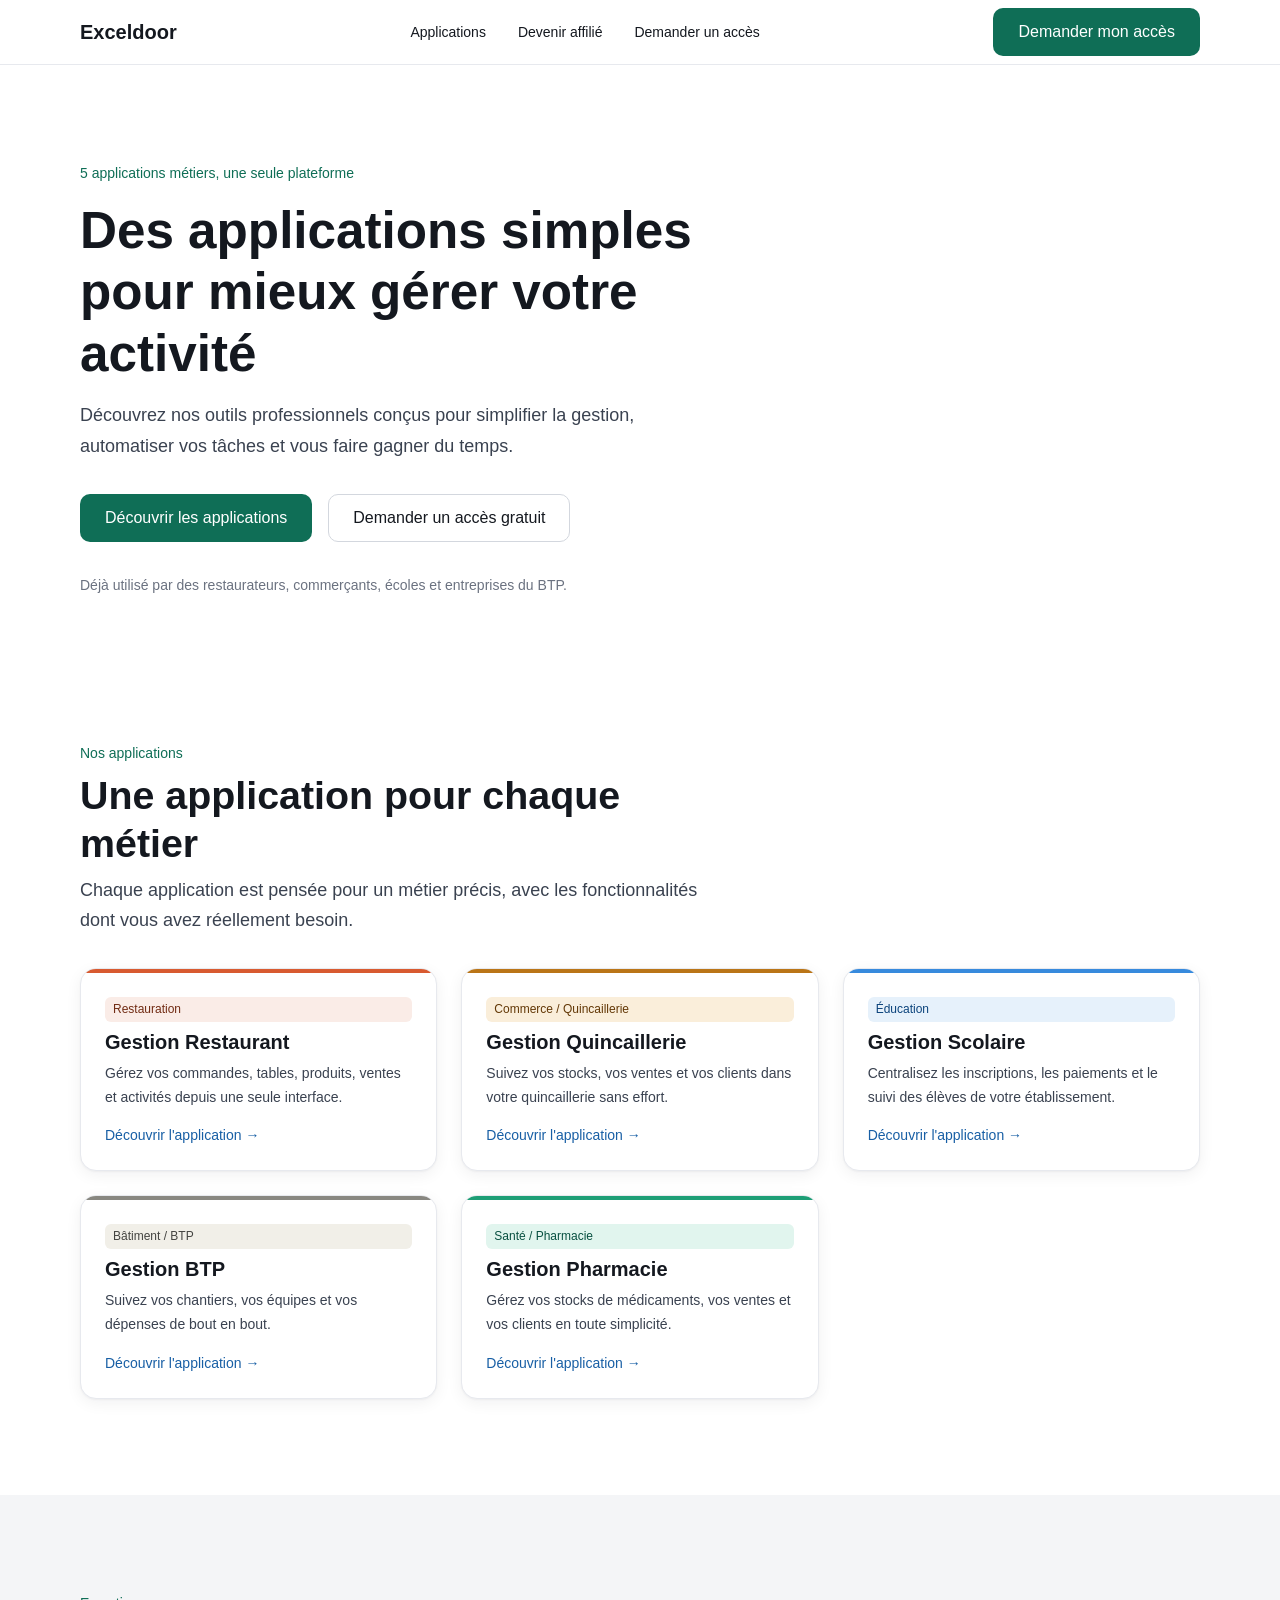
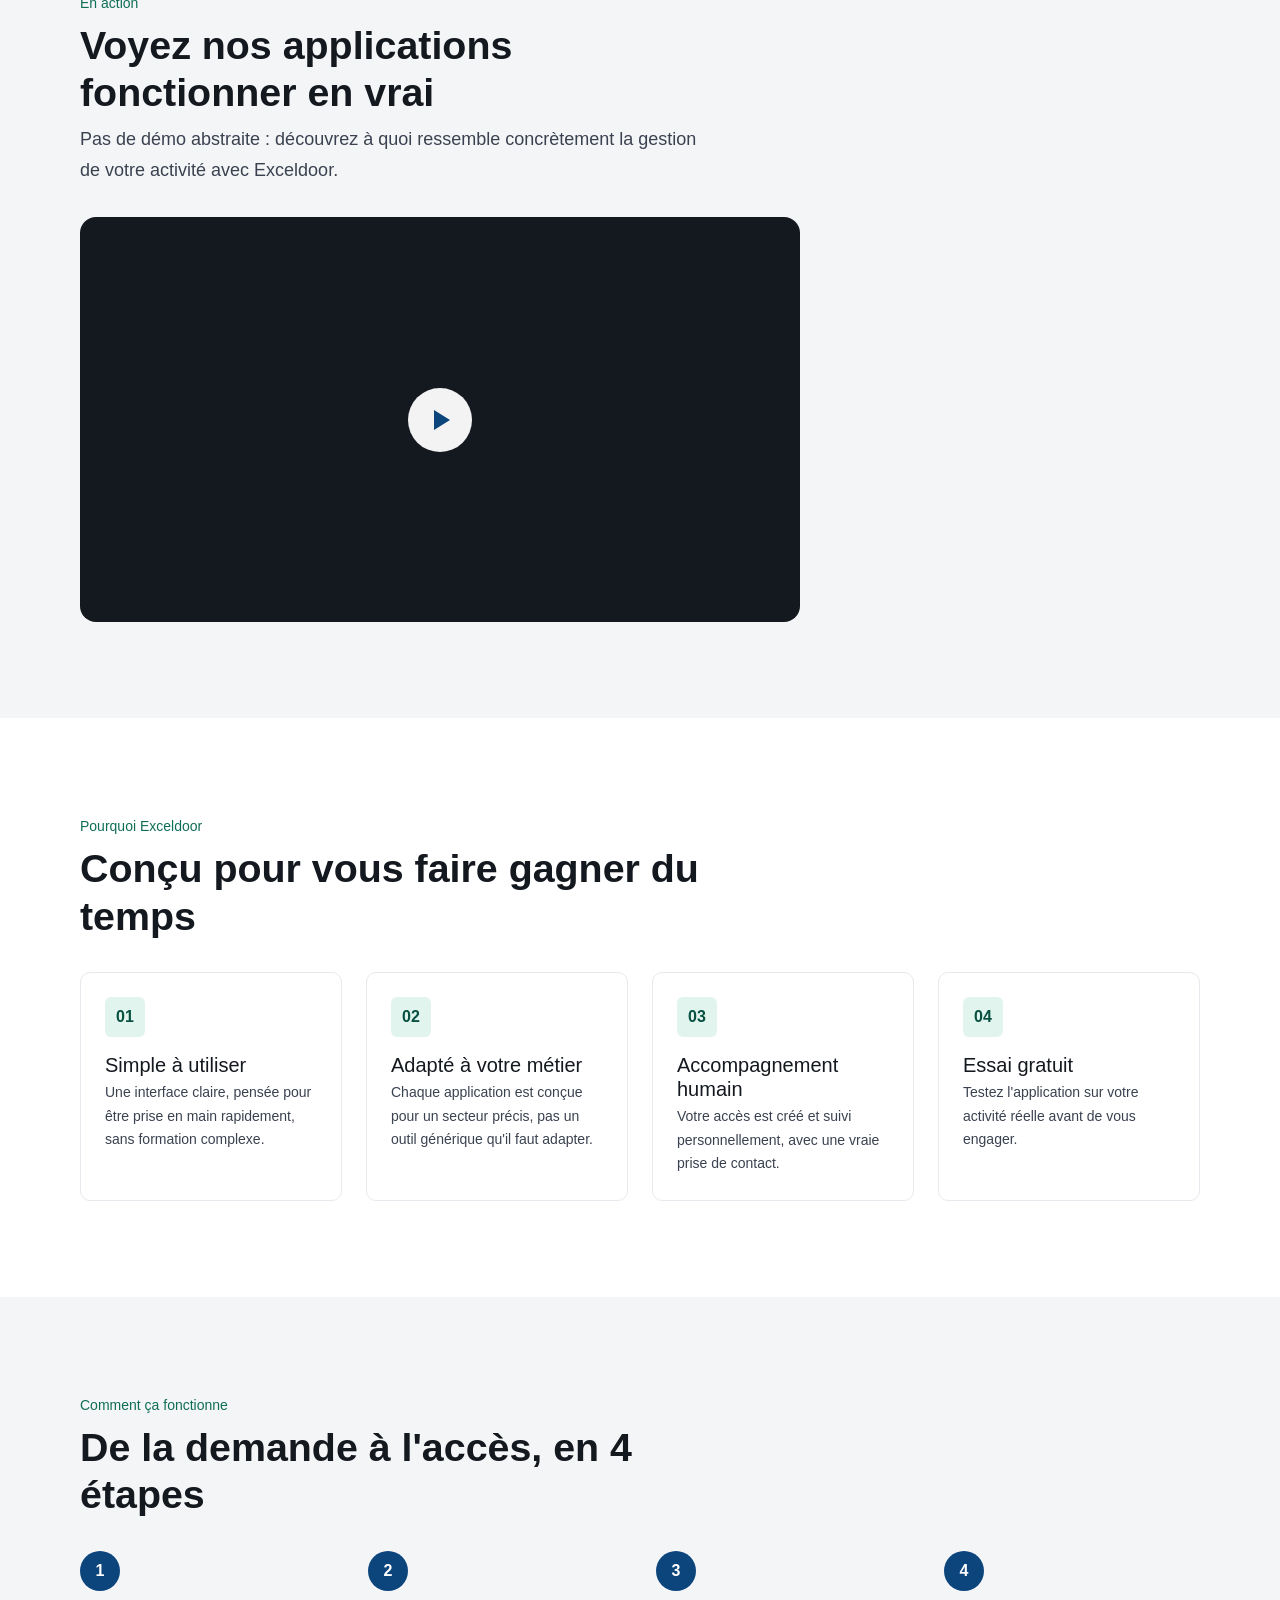
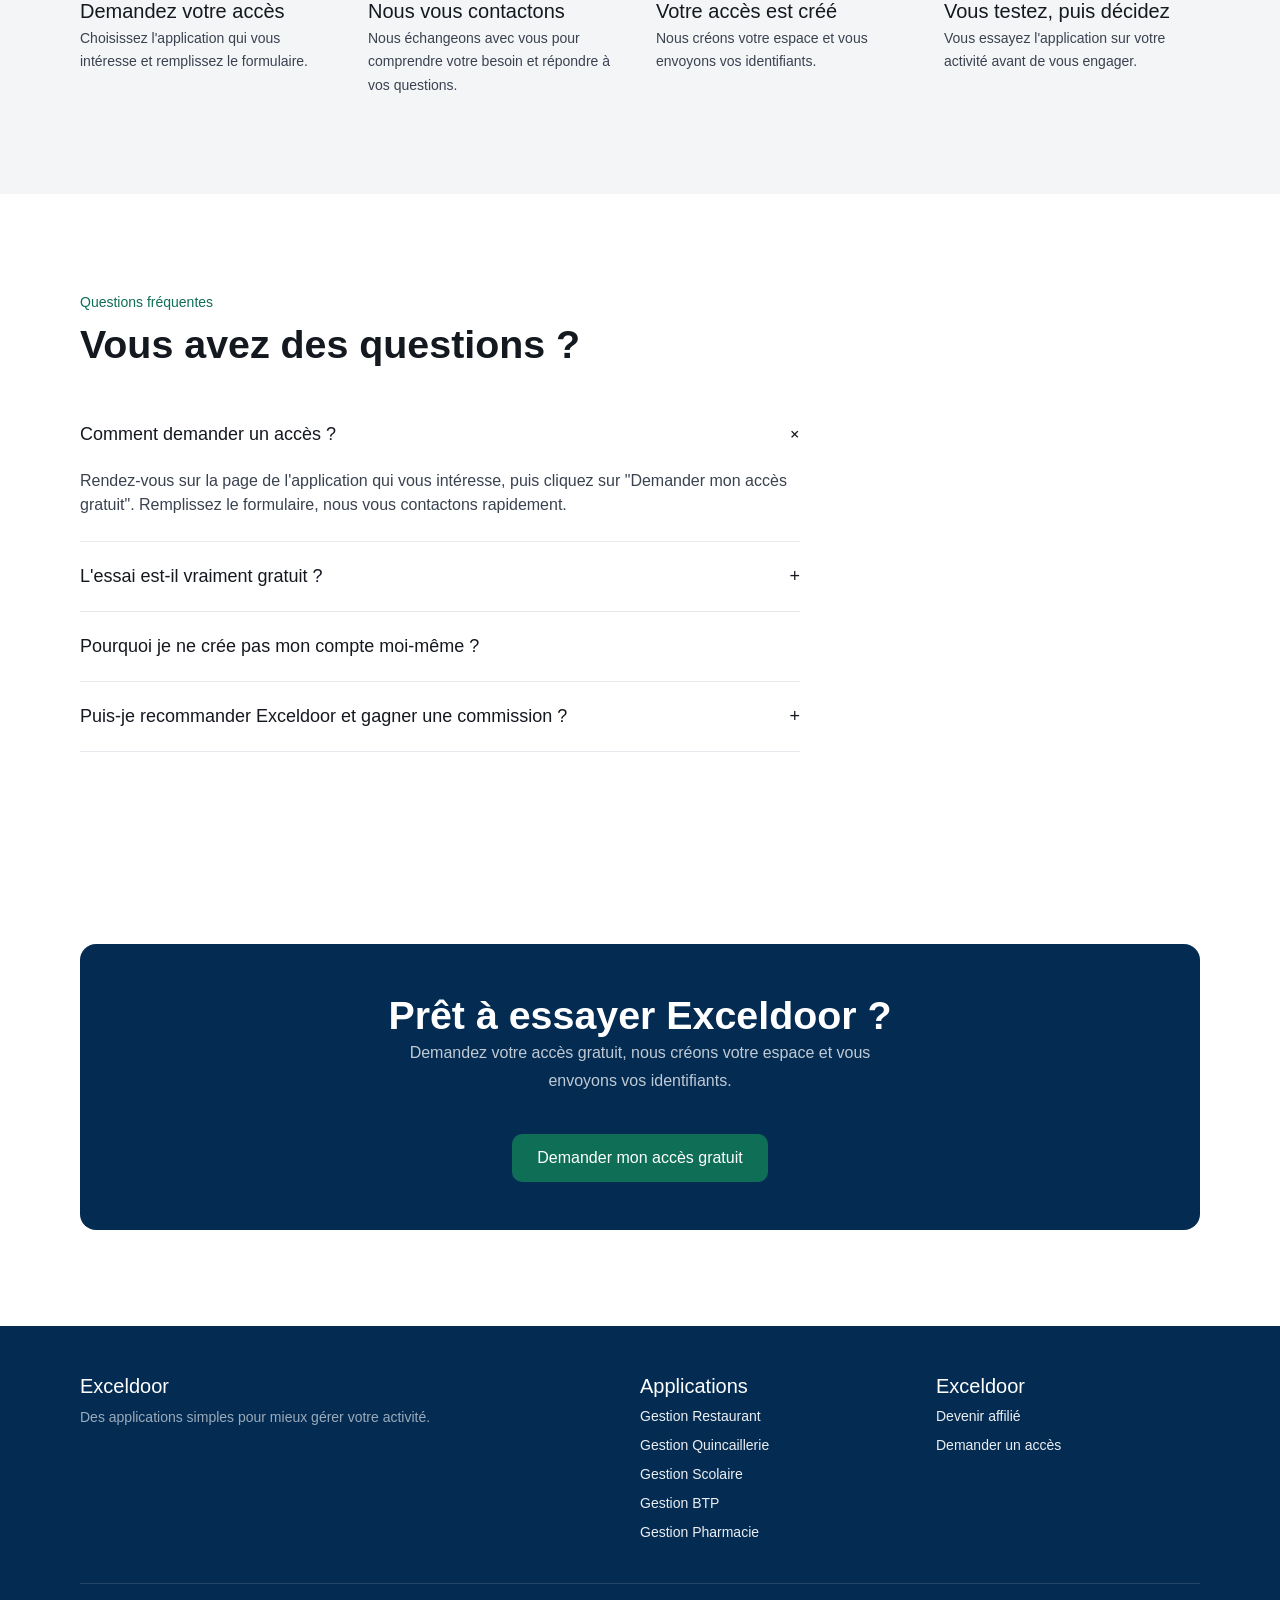
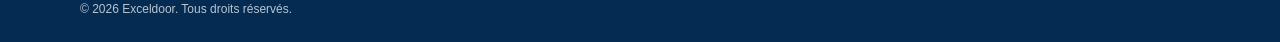
==== index.html @ c4c7312b "Add files via upload" ====
<!DOCTYPE html>
<html lang="fr">
<head>
<meta charset="UTF-8">
<meta name="viewport" content="width=device-width, initial-scale=1.0">
<title>Exceldoor — Des applications simples pour mieux gérer votre activité</title>
<meta name="description" content="Exceldoor propose des applications de gestion simples pour les restaurants, quincailleries, écoles, entreprises BTP et pharmacies. Demandez votre accès gratuit.">

<!-- Open Graph / partage Facebook & WhatsApp -->
<meta property="og:title" content="Exceldoor — Des applications simples pour mieux gérer votre activité">
<meta property="og:description" content="Découvrez nos outils professionnels conçus pour simplifier la gestion, automatiser vos tâches et vous faire gagner du temps.">
<meta property="og:image" content="https://exceldoor.fr/assets/images/og/home.jpg">
<meta property="og:url" content="https://exceldoor.fr/">
<meta property="og:type" content="website">

<link rel="stylesheet" href="css/tokens.css">
<link rel="stylesheet" href="css/base.css">
<link rel="stylesheet" href="css/components.css">
</head>
<body>

<a href="#main" class="visually-hidden">Aller au contenu principal</a>

<nav class="nav">
  <div class="container nav__inner">
    <a href="./" class="nav__logo">Exceldoor</a>
    <div class="nav__links">
      <a href="applications/">Applications</a>
      <a href="devenir-affilie/">Devenir affilié</a>
      <a href="demande-acces/">Demander un accès</a>
    </div>
    <div class="nav__actions">
      <a href="demande-acces/" class="btn btn--primary">Demander mon accès</a>
      <button class="nav__toggle" data-nav-toggle aria-label="Ouvrir le menu">
        <svg width="24" height="24" viewBox="0 0 24 24" fill="none" stroke="currentColor" stroke-width="2"><path d="M3 6h18M3 12h18M3 18h18"/></svg>
      </button>
    </div>
  </div>
  <div class="nav__mobile">
    <a href="applications/">Applications</a>
    <a href="devenir-affilie/">Devenir affilié</a>
    <a href="demande-acces/">Demander un accès</a>
    <button data-nav-close class="btn btn--secondary btn--block" style="margin-top: var(--space-4);">Fermer</button>
  </div>
</nav>

<main id="main">

  <!-- HERO -->
  <section class="hero">
    <div class="container">
      <span class="hero__eyebrow">5 applications métiers, une seule plateforme</span>
      <h1>Des applications simples pour mieux gérer votre activité</h1>
      <p class="hero__lead">Découvrez nos outils professionnels conçus pour simplifier la gestion, automatiser vos tâches et vous faire gagner du temps.</p>
      <div class="hero__actions">
        <a href="applications/" class="btn btn--primary">Découvrir les applications</a>
        <a href="demande-acces/" class="btn btn--secondary">Demander un accès gratuit</a>
      </div>
      <p class="hero__trust">Déjà utilisé par des restaurateurs, commerçants, écoles et entreprises du BTP.</p>
    </div>
  </section>

  <!-- APPLICATIONS -->
  <section class="section" id="applications">
    <div class="container">
      <div class="section__head">
        <span class="section__eyebrow">Nos applications</span>
        <h2>Une application pour chaque métier</h2>
        <p class="section__lead">Chaque application est pensée pour un métier précis, avec les fonctionnalités dont vous avez réellement besoin.</p>
      </div>
      <div class="app-grid" id="app-grid"></div>
    </div>
  </section>

  <!-- VIDÉO DE DÉMONSTRATION -->
  <section class="section section--alt">
    <div class="container">
      <div class="section__head">
        <span class="section__eyebrow">En action</span>
        <h2>Voyez nos applications fonctionner en vrai</h2>
        <p class="section__lead">Pas de démo abstraite : découvrez à quoi ressemble concrètement la gestion de votre activité avec Exceldoor.</p>
      </div>
      <div style="max-width: 720px;">
        <div class="video-embed" data-video-id="" role="button" tabindex="0" aria-label="Lancer la vidéo de démonstration">
          <div class="video-embed__play" aria-hidden="true"></div>
        </div>
      </div>
    </div>
  </section>

  <!-- AVANTAGES -->
  <section class="section">
    <div class="container">
      <div class="section__head">
        <span class="section__eyebrow">Pourquoi Exceldoor</span>
        <h2>Conçu pour vous faire gagner du temps</h2>
      </div>
      <div class="feature-grid">
        <div class="feature-item">
          <div class="feature-item__icon">01</div>
          <h4>Simple à utiliser</h4>
          <p>Une interface claire, pensée pour être prise en main rapidement, sans formation complexe.</p>
        </div>
        <div class="feature-item">
          <div class="feature-item__icon">02</div>
          <h4>Adapté à votre métier</h4>
          <p>Chaque application est conçue pour un secteur précis, pas un outil générique qu'il faut adapter.</p>
        </div>
        <div class="feature-item">
          <div class="feature-item__icon">03</div>
          <h4>Accompagnement humain</h4>
          <p>Votre accès est créé et suivi personnellement, avec une vraie prise de contact.</p>
        </div>
        <div class="feature-item">
          <div class="feature-item__icon">04</div>
          <h4>Essai gratuit</h4>
          <p>Testez l'application sur votre activité réelle avant de vous engager.</p>
        </div>
      </div>
    </div>
  </section>

  <!-- FONCTIONNEMENT -->
  <section class="section section--alt">
    <div class="container">
      <div class="section__head">
        <span class="section__eyebrow">Comment ça fonctionne</span>
        <h2>De la demande à l'accès, en 4 étapes</h2>
      </div>
      <div class="steps">
        <div class="step-item">
          <h4>Demandez votre accès</h4>
          <p>Choisissez l'application qui vous intéresse et remplissez le formulaire.</p>
        </div>
        <div class="step-item">
          <h4>Nous vous contactons</h4>
          <p>Nous échangeons avec vous pour comprendre votre besoin et répondre à vos questions.</p>
        </div>
        <div class="step-item">
          <h4>Votre accès est créé</h4>
          <p>Nous créons votre espace et vous envoyons vos identifiants.</p>
        </div>
        <div class="step-item">
          <h4>Vous testez, puis décidez</h4>
          <p>Vous essayez l'application sur votre activité avant de vous engager.</p>
        </div>
      </div>
    </div>
  </section>

  <!-- FAQ -->
  <section class="section">
    <div class="container">
      <div class="section__head">
        <span class="section__eyebrow">Questions fréquentes</span>
        <h2>Vous avez des questions ?</h2>
      </div>
      <div style="max-width: 720px;">
        <div class="faq-item" data-open="true">
          <button class="faq-item__q">Comment demander un accès ?<span class="faq-item__icon">+</span></button>
          <div class="faq-item__a">Rendez-vous sur la page de l'application qui vous intéresse, puis cliquez sur "Demander mon accès gratuit". Remplissez le formulaire, nous vous contactons rapidement.</div>
        </div>
        <div class="faq-item">
          <button class="faq-item__q">L'essai est-il vraiment gratuit ?<span class="faq-item__icon">+</span></button>
          <div class="faq-item__a">Oui, une période d'essai gratuite est proposée pour découvrir l'application sur votre activité réelle, sans engagement.</div>
        </div>
        <div class="faq-item">
          <button class="faq-item__q">Pourquoi je ne crée pas mon compte moi-même ?</button>
          <div class="faq-item__a">Nous préférons créer votre accès personnellement afin de mieux comprendre votre besoin et vous accompagner dès le départ.</div>
        </div>
        <div class="faq-item">
          <button class="faq-item__q">Puis-je recommander Exceldoor et gagner une commission ?<span class="faq-item__icon">+</span></button>
          <div class="faq-item__a">Oui, via notre programme d'affiliation. Consultez la page "Devenir affilié" pour en savoir plus.</div>
        </div>
      </div>
    </div>
  </section>

  <!-- CTA FINAL -->
  <section class="section">
    <div class="container">
      <div class="cta-section">
        <h2>Prêt à essayer Exceldoor ?</h2>
        <p>Demandez votre accès gratuit, nous créons votre espace et vous envoyons vos identifiants.</p>
        <a href="demande-acces/" class="btn btn--primary">Demander mon accès gratuit</a>
      </div>
    </div>
  </section>

</main>

<footer class="footer">
  <div class="container">
    <div class="footer__grid">
      <div class="footer__col">
        <h4>Exceldoor</h4>
        <p style="color:rgba(255,255,255,0.6); font-size: var(--fs-small);">Des applications simples pour mieux gérer votre activité.</p>
      </div>
      <div class="footer__col">
        <h4>Applications</h4>
        <ul id="footer-app-links"></ul>
      </div>
      <div class="footer__col">
        <h4>Exceldoor</h4>
        <ul>
          <li><a href="devenir-affilie/">Devenir affilié</a></li>
          <li><a href="demande-acces/">Demander un accès</a></li>
        </ul>
      </div>
    </div>
    <div class="footer__bottom">© 2026 Exceldoor. Tous droits réservés.</div>
  </div>
</footer>

<script src="js/config/applications.js"></script>
<script>
  var grid = document.getElementById('app-grid');
  var footerLinks = document.getElementById('footer-app-links');

  getActiveApplications().forEach(function (app) {
    var card = document.createElement('div');
    card.className = 'app-card';
    card.innerHTML =
      '<div class="app-card__accent app-card__accent--' + app.categoryKey + '"></div>' +
      '<div class="app-card__body">' +
        '<span class="badge badge--' + app.categoryKey + '">' + app.category + '</span>' +
        '<h3 class="app-card__title">' + app.name + '</h3>' +
        '<p class="app-card__desc">' + app.shortDescription + '</p>' +
        '<a href="applications/' + app.slug + '.html" class="app-card__cta">Découvrir l\'application →</a>' +
      '</div>';
    grid.appendChild(card);

    var li = document.createElement('li');
    li.innerHTML = '<a href="applications/' + app.slug + '.html">' + app.name + '</a>';
    footerLinks.appendChild(li);
  });
</script>
<script src="js/tracking.js"></script>
<script src="js/main.js"></script>

</body>
</html>
---- css/tokens.css ----
/* ==========================================================================
   EXCELDOOR — DESIGN TOKENS
   Source unique de vérité pour les couleurs, la typographie, les espacements.
   Toutes les autres feuilles de style consomment ces variables — ne jamais
   coder une couleur ou une taille "en dur" ailleurs.
   ========================================================================== */

:root {

  /* --- Couleurs primaires ---------------------------------------------- */
  /* Bleu profond : confiance, sérieux professionnel. Couleur de marque. */
  --color-primary-900: #042c53;
  --color-primary-800: #0c447c;
  --color-primary-600: #185fa5;
  --color-primary-400: #378add;
  --color-primary-200: #85b7eb;
  --color-primary-100: #b5d4f4;
  --color-primary-50:  #e6f1fb;

  /* Vert émeraude : action, CTA, réussite. Couleur de conversion. */
  --color-action-900: #04342c;
  --color-action-800: #085041;
  --color-action-600: #0f6e56;
  --color-action-400: #1d9e75;
  --color-action-200: #5dcaa5;
  --color-action-100: #9fe1cb;
  --color-action-50:  #e1f5ee;

  /* Corail : signal, mise en avant ponctuelle. À utiliser avec parcimonie. */
  --color-signal-900: #4a1b0c;
  --color-signal-800: #712b13;
  --color-signal-600: #993c1d;
  --color-signal-400: #d85a30;
  --color-signal-200: #f0997b;
  --color-signal-100: #f5c4b3;
  --color-signal-50:  #faece7;

  /* --- Couleurs par catégorie d'application ------------------------------
     Chaque métier a sa propre teinte d'accent (badge, bordure de carte).
     Permet d'identifier visuellement une application au premier coup d'œil
     dans le catalogue, sans dépendre d'une icône ou d'une image. */
  --cat-restaurant-bg:   #faece7; --cat-restaurant-text:   #712b13; --cat-restaurant-line: #d85a30;
  --cat-quincaillerie-bg:#faeeda; --cat-quincaillerie-text:#633806; --cat-quincaillerie-line:#ba7517;
  --cat-scolaire-bg:     #e6f1fb; --cat-scolaire-text:     #0c447c; --cat-scolaire-line:   #378add;
  --cat-btp-bg:          #f1efe8; --cat-btp-text:          #444441; --cat-btp-line:        #888780;
  --cat-pharmacie-bg:    #e1f5ee; --cat-pharmacie-text:    #085041; --cat-pharmacie-line:  #1d9e75;

  /* --- Neutres ------------------------------------------------------------ */
  --color-ink-900: #14181f;   /* texte principal */
  --color-ink-700: #3a4250;   /* texte secondaire */
  --color-ink-500: #6b7280;   /* texte tertiaire / hints */
  --color-ink-300: #d3d7de;   /* bordures */
  --color-ink-200: #e7e9ee;   /* bordures légères */
  --color-ink-100: #f4f5f7;   /* fond de section alterné */
  --color-white:   #ffffff;

  /* --- États sémantiques -------------------------------------------------- */
  --color-success: var(--color-action-600);
  --color-error:   #b3261e;
  --color-warning: #a3610b;

  /* --- Rôles fonctionnels (ce que le CSS applicatif doit lire) ------------ */
  --bg-page:        var(--color-white);
  --bg-section-alt: var(--color-ink-100);
  --bg-dark:        var(--color-primary-900);

  --text-primary:   var(--color-ink-900);
  --text-secondary: var(--color-ink-700);
  --text-muted:     var(--color-ink-500);
  --text-inverse:   var(--color-white);
  --text-link:      var(--color-primary-600);

  --border-default: var(--color-ink-300);
  --border-light:   var(--color-ink-200);

  --cta-bg:         var(--color-action-600);
  --cta-bg-hover:   var(--color-action-800);
  --cta-text:       var(--color-white);

  --cta-secondary-border: var(--color-ink-300);
  --cta-secondary-text:   var(--text-primary);

  /* --- Typographie ---------------------------------------------------- */
  --font-sans: -apple-system, BlinkMacSystemFont, "Segoe UI", Roboto, "Helvetica Neue", Arial, sans-serif;

  --fs-display: clamp(2rem, 1.6rem + 2vw, 3.25rem);   /* H1 hero */
  --fs-h1:      clamp(1.75rem, 1.5rem + 1.2vw, 2.5rem);
  --fs-h2:      clamp(1.375rem, 1.25rem + 0.6vw, 1.75rem);
  --fs-h3:      1.25rem;
  --fs-body-lg: 1.125rem;
  --fs-body:    1rem;
  --fs-small:   0.875rem;
  --fs-caption: 0.75rem;

  --lh-tight:  1.2;
  --lh-normal: 1.5;
  --lh-loose:  1.7;

  --fw-regular: 400;
  --fw-medium:  500;
  --fw-bold:    700;

  /* --- Espacements (échelle 4/8/16/24/32/48/64/96) ---------------------- */
  --space-1:  0.25rem;  /* 4px */
  --space-2:  0.5rem;   /* 8px */
  --space-3:  1rem;     /* 16px */
  --space-4:  1.5rem;   /* 24px */
  --space-5:  2rem;     /* 32px */
  --space-6:  3rem;     /* 48px */
  --space-7:  4rem;     /* 64px */
  --space-8:  6rem;     /* 96px */

  /* --- Rayons / ombres --------------------------------------------------- */
  --radius-sm: 6px;
  --radius-md: 10px;
  --radius-lg: 16px;
  --radius-pill: 999px;

  --shadow-card: 0 1px 2px rgba(20, 24, 31, 0.04), 0 4px 16px rgba(20, 24, 31, 0.06);
  --shadow-card-hover: 0 2px 4px rgba(20, 24, 31, 0.06), 0 12px 32px rgba(20, 24, 31, 0.10);

  /* --- Grille / largeur de contenu ---------------------------------------- */
  --container-max: 1160px;
  --container-pad: 1.25rem;

  /* --- Transitions --------------------------------------------------------- */
  --ease-standard: cubic-bezier(0.2, 0, 0, 1);
  --dur-fast: 150ms;
  --dur-base: 220ms;

  /* --- Breakpoints (référence — utilisés dans les media queries) --------- */
  /* mobile: 0-599px | tablette: 600-959px | desktop: 960px+ */
}
---- css/base.css ----
/* ==========================================================================
   EXCELDOOR — BASE
   Reset minimal + réglages typographiques globaux. Mobile-first.
   ========================================================================== */

*, *::before, *::after { box-sizing: border-box; }

html { -webkit-text-size-adjust: 100%; scroll-behavior: smooth; }

body {
  margin: 0;
  font-family: var(--font-sans);
  font-size: var(--fs-body);
  line-height: var(--lh-normal);
  color: var(--text-primary);
  background: var(--bg-page);
  -webkit-font-smoothing: antialiased;
}

img, video { max-width: 100%; display: block; }

a { color: var(--text-link); text-decoration: none; }
a:hover { text-decoration: underline; }

h1, h2, h3, h4 { margin: 0; font-weight: var(--fw-bold); line-height: var(--lh-tight); color: var(--text-primary); }
h1 { font-size: var(--fs-display); }
h2 { font-size: var(--fs-h1); }
h3 { font-size: var(--fs-h2); }
h4 { font-size: var(--fs-h3); font-weight: var(--fw-medium); }

p { margin: 0 0 var(--space-3); color: var(--text-secondary); line-height: var(--lh-loose); }
p:last-child { margin-bottom: 0; }

ul, ol { margin: 0; padding: 0; list-style: none; }

button { font-family: inherit; cursor: pointer; }

input, textarea, select { font-family: inherit; font-size: var(--fs-body); }

/* Focus clavier visible partout — accessibilité non négociable */
:focus-visible {
  outline: 2px solid var(--color-primary-600);
  outline-offset: 2px;
}

/* Respect des préférences de mouvement réduit */
@media (prefers-reduced-motion: reduce) {
  html { scroll-behavior: auto; }
  *, *::before, *::after {
    animation-duration: 0.01ms !important;
    animation-iteration-count: 1 !important;
    transition-duration: 0.01ms !important;
  }
}

/* --- Conteneur ------------------------------------------------------------ */
.container {
  width: 100%;
  max-width: var(--container-max);
  margin: 0 auto;
  padding: 0 var(--container-pad);
}

/* --- Rythme des sections --------------------------------------------------- */
.section {
  padding: var(--space-6) 0;
}
.section--alt {
  background: var(--bg-section-alt);
}
@media (min-width: 960px) {
  .section { padding: var(--space-8) 0; }
}

.section__head {
  max-width: 640px;
  margin: 0 0 var(--space-5);
}
.section__eyebrow {
  display: inline-block;
  font-size: var(--fs-small);
  font-weight: var(--fw-medium);
  color: var(--color-action-600);
  margin-bottom: var(--space-2);
}
.section__lead {
  font-size: var(--fs-body-lg);
  color: var(--text-secondary);
  margin-top: var(--space-2);
}

.visually-hidden {
  position: absolute; width: 1px; height: 1px;
  padding: 0; margin: -1px; overflow: hidden;
  clip: rect(0,0,0,0); white-space: nowrap; border: 0;
}
---- css/components.css ----
/* ==========================================================================
   EXCELDOOR — COMPOSANTS
   Bibliothèque de composants partagée par toutes les pages du site.
   ========================================================================== */

/* --- Boutons --------------------------------------------------------------
   Un seul CTA principal (vert action) par vue. Le secondaire reste discret. */

.btn {
  display: inline-flex;
  align-items: center;
  justify-content: center;
  gap: var(--space-2);
  min-height: 48px;               /* zone tactile confortable au pouce */
  padding: 0 var(--space-4);
  border-radius: var(--radius-md);
  font-size: var(--fs-body);
  font-weight: var(--fw-medium);
  border: 1px solid transparent;
  transition: background var(--dur-fast) var(--ease-standard),
              border-color var(--dur-fast) var(--ease-standard),
              transform var(--dur-fast) var(--ease-standard);
  white-space: nowrap;
}
.btn:hover { text-decoration: none; }
.btn:active { transform: scale(0.98); }

.btn--primary {
  background: var(--cta-bg);
  color: var(--cta-text);
}
.btn--primary:hover { background: var(--cta-bg-hover); }

.btn--secondary {
  background: transparent;
  border-color: var(--cta-secondary-border);
  color: var(--cta-secondary-text);
}
.btn--secondary:hover { border-color: var(--color-ink-500); background: var(--color-ink-100); }

.btn--block { width: 100%; }

/* --- Badges (catégorie d'application) -------------------------------------- */

.badge {
  display: inline-block;
  font-size: var(--fs-caption);
  font-weight: var(--fw-medium);
  padding: var(--space-1) var(--space-2);
  border-radius: var(--radius-sm);
  line-height: 1.4;
}

/* Une classe par catégorie — voir tokens.css pour les valeurs de couleur.
   Ajouter une catégorie = ajouter 3 lignes ici + les 3 variables tokens. */
.badge--restaurant     { background: var(--cat-restaurant-bg);     color: var(--cat-restaurant-text); }
.badge--quincaillerie  { background: var(--cat-quincaillerie-bg);  color: var(--cat-quincaillerie-text); }
.badge--scolaire       { background: var(--cat-scolaire-bg);       color: var(--cat-scolaire-text); }
.badge--btp            { background: var(--cat-btp-bg);            color: var(--cat-btp-text); }
.badge--pharmacie      { background: var(--cat-pharmacie-bg);      color: var(--cat-pharmacie-text); }

/* --- Carte application ------------------------------------------------------
   Le "signature element" du design system : une fine ligne de couleur en
   haut de carte reprend la teinte de la catégorie — repère visuel rapide
   dans une grille multi-métiers (restaurant / quincaillerie / scolaire /
   BTP / pharmacie) sans dépendre d'une icône. */

.app-card {
  display: flex;
  flex-direction: column;
  background: var(--bg-page);
  border: 1px solid var(--border-light);
  border-radius: var(--radius-lg);
  overflow: hidden;
  box-shadow: var(--shadow-card);
  transition: box-shadow var(--dur-base) var(--ease-standard),
              transform var(--dur-base) var(--ease-standard);
}
.app-card:hover {
  box-shadow: var(--shadow-card-hover);
  transform: translateY(-2px);
}

.app-card__accent {
  height: 4px;
  width: 100%;
}
.app-card__accent--restaurant    { background: var(--cat-restaurant-line); }
.app-card__accent--quincaillerie { background: var(--cat-quincaillerie-line); }
.app-card__accent--scolaire      { background: var(--cat-scolaire-line); }
.app-card__accent--btp           { background: var(--cat-btp-line); }
.app-card__accent--pharmacie     { background: var(--cat-pharmacie-line); }

.app-card__media {
  aspect-ratio: 16 / 10;
  background: var(--color-ink-100);
  overflow: hidden;
}
.app-card__media img { width: 100%; height: 100%; object-fit: cover; }

.app-card__body {
  padding: var(--space-4);
  display: flex;
  flex-direction: column;
  gap: var(--space-2);
  flex: 1;
}
.app-card__title { font-size: var(--fs-h3); font-weight: var(--fw-bold); margin: 0; }
.app-card__desc { font-size: var(--fs-small); color: var(--text-secondary); margin: 0; flex: 1; }
.app-card__cta {
  margin-top: var(--space-2);
  font-size: var(--fs-small);
  font-weight: var(--fw-medium);
  color: var(--text-link);
}

/* --- État de confirmation (formulaire envoyé) -------------------------------- */

.form-success {
  text-align: center;
  padding: var(--space-7) var(--space-4);
}
.form-success__icon {
  width: 56px; height: 56px;
  border-radius: 50%;
  background: var(--color-action-50);
  color: var(--color-action-800);
  display: flex; align-items: center; justify-content: center;
  margin: 0 auto var(--space-4);
  font-size: 1.5rem;
  font-weight: var(--fw-bold);
}
.form-success h2 { margin-bottom: var(--space-2); }
.form-success p { max-width: 420px; margin-left: auto; margin-right: auto; }

.form-card {
  background: var(--bg-page);
  border: 1px solid var(--border-light);
  border-radius: var(--radius-lg);
  box-shadow: var(--shadow-card);
  padding: var(--space-5);
}
@media (min-width: 700px) {
  .form-card { padding: var(--space-6); }
}

.form-row {
  display: grid;
  grid-template-columns: 1fr;
  gap: 0 var(--space-4);
}
@media (min-width: 600px) {
  .form-row { grid-template-columns: 1fr 1fr; }
}

.reassurance-list {
  display: flex;
  flex-direction: column;
  gap: var(--space-3);
  margin-top: var(--space-5);
}
.reassurance-list__item {
  display: flex;
  align-items: flex-start;
  gap: var(--space-2);
  font-size: var(--fs-small);
  color: var(--text-secondary);
}
.reassurance-list__item span:first-child {
  color: var(--color-action-600);
  font-weight: var(--fw-bold);
  flex-shrink: 0;
}

/* --- Bloc scindé texte/visuel (Problème / Solution) ------------------------- */

.split-block {
  display: grid;
  grid-template-columns: 1fr;
  gap: var(--space-5);
  align-items: center;
}
@media (min-width: 800px) {
  .split-block { grid-template-columns: 1fr 1fr; gap: var(--space-6); }
  .split-block--reverse .split-block__visual { order: 2; }
}
.split-block__visual {
  aspect-ratio: 16 / 10;
  background: var(--color-ink-100);
  border-radius: var(--radius-lg);
  overflow: hidden;
  border: 1px solid var(--border-light);
}
.split-block__visual img { width: 100%; height: 100%; object-fit: contain; }
.split-block__eyebrow {
  font-size: var(--fs-small);
  font-weight: var(--fw-medium);
  color: var(--color-action-600);
  display: block;
  margin-bottom: var(--space-2);
}
.split-block h2 { margin-bottom: var(--space-3); }

/* --- Galerie de captures d'écran --------------------------------------------- */

.screenshot-gallery {
  display: grid;
  grid-template-columns: 1fr;
  gap: var(--space-3);
}
@media (min-width: 600px) {
  .screenshot-gallery { grid-template-columns: repeat(3, 1fr); }
}
.screenshot-gallery__item {
  aspect-ratio: 16 / 10;
  border-radius: var(--radius-md);
  overflow: hidden;
  background: var(--color-ink-100);
  border: 1px solid var(--border-light);
}
.screenshot-gallery__item img { width: 100%; height: 100%; object-fit: contain; }

/* --- Liste de fonctionnalités (avec coche) ----------------------------------- */

.feature-list {
  display: grid;
  grid-template-columns: 1fr;
  gap: var(--space-3);
}
@media (min-width: 700px) {
  .feature-list { grid-template-columns: 1fr 1fr; }
}
.feature-list__item {
  display: flex;
  align-items: flex-start;
  gap: var(--space-3);
  font-size: var(--fs-body);
  color: var(--text-primary);
}
.feature-list__check {
  flex-shrink: 0;
  width: 24px; height: 24px;
  border-radius: 50%;
  background: var(--color-action-50);
  color: var(--color-action-800);
  display: flex; align-items: center; justify-content: center;
  font-size: var(--fs-caption);
  font-weight: var(--fw-bold);
  margin-top: 2px;
}

/* --- Filtres (catalogue) ----------------------------------------------- */

.filter-bar {
  display: flex;
  flex-wrap: wrap;
  gap: var(--space-2);
  margin-bottom: var(--space-5);
}
.filter-pill {
  display: inline-flex;
  align-items: center;
  height: 40px;
  padding: 0 var(--space-3);
  border-radius: var(--radius-pill);
  border: 1px solid var(--border-default);
  background: var(--bg-page);
  color: var(--text-secondary);
  font-size: var(--fs-small);
  font-weight: var(--fw-medium);
  transition: background var(--dur-fast) var(--ease-standard),
              border-color var(--dur-fast) var(--ease-standard),
              color var(--dur-fast) var(--ease-standard);
}
.filter-pill:hover { border-color: var(--color-ink-500); }
.filter-pill[aria-pressed="true"] {
  background: var(--color-primary-800);
  border-color: var(--color-primary-800);
  color: var(--text-inverse);
}

.empty-state {
  text-align: center;
  padding: var(--space-7) var(--space-3);
  color: var(--text-muted);
}

/* --- Grille de cartes -------------------------------------------------- */

.app-grid {
  display: grid;
  grid-template-columns: 1fr;
  gap: var(--space-4);
}
@media (min-width: 600px) {
  .app-grid { grid-template-columns: repeat(2, 1fr); }
}
@media (min-width: 960px) {
  .app-grid { grid-template-columns: repeat(3, 1fr); }
}

/* --- Navigation ----------------------------------------------------------- */

.nav {
  position: sticky;
  top: 0;
  z-index: 40;
  background: rgba(255, 255, 255, 0.92);
  backdrop-filter: saturate(180%) blur(8px);
  border-bottom: 1px solid var(--border-light);
}
.nav__inner {
  display: flex;
  align-items: center;
  justify-content: space-between;
  height: 64px;
}
.nav__logo {
  font-size: var(--fs-h3);
  font-weight: var(--fw-bold);
  color: var(--text-primary);
}
.nav__logo:hover { text-decoration: none; }
.nav__links {
  display: none;
  align-items: center;
  gap: var(--space-5);
}
.nav__links a { color: var(--text-primary); font-weight: var(--fw-medium); font-size: var(--fs-small); }
.nav__actions { display: flex; align-items: center; gap: var(--space-3); }
.nav__toggle {
  display: inline-flex;
  background: none;
  border: none;
  padding: var(--space-2);
}
@media (min-width: 960px) {
  .nav__links { display: flex; }
  .nav__toggle { display: none; }
}

/* Menu mobile plein écran (JS ajoute .is-open sur <body>) */
.nav__mobile {
  display: none;
  position: fixed;
  inset: 64px 0 0 0;
  background: var(--bg-page);
  padding: var(--space-5) var(--container-pad);
  overflow-y: auto;
  z-index: 39;
}
.nav__mobile a {
  display: block;
  padding: var(--space-3) 0;
  font-size: var(--fs-h3);
  color: var(--text-primary);
  border-bottom: 1px solid var(--border-light);
}
body.is-nav-open .nav__mobile { display: block; }
body.is-nav-open { overflow: hidden; }

/* --- Footer ---------------------------------------------------------------- */

.footer {
  background: var(--bg-dark);
  color: rgba(255,255,255,0.72);
  padding: var(--space-6) 0 var(--space-4);
}
.footer a { color: rgba(255,255,255,0.92); }
.footer__grid {
  display: grid;
  gap: var(--space-5);
  grid-template-columns: 1fr;
  margin-bottom: var(--space-5);
}
@media (min-width: 700px) {
  .footer__grid { grid-template-columns: 2fr 1fr 1fr; }
}
.footer__col h4 { color: var(--text-inverse); margin-bottom: var(--space-2); }
.footer__col ul li { margin-bottom: var(--space-2); font-size: var(--fs-small); }
.footer__bottom {
  border-top: 1px solid rgba(255,255,255,0.12);
  padding-top: var(--space-3);
  font-size: var(--fs-caption);
}

/* --- Formulaires ------------------------------------------------------------ */

.field { margin-bottom: var(--space-4); }
.field label {
  display: block;
  font-size: var(--fs-small);
  font-weight: var(--fw-medium);
  color: var(--text-primary);
  margin-bottom: var(--space-1);
}
.field input,
.field select,
.field textarea {
  width: 100%;
  min-height: 48px;
  padding: 0 var(--space-3);
  border: 1px solid var(--border-default);
  border-radius: var(--radius-md);
  background: var(--bg-page);
  color: var(--text-primary);
  transition: border-color var(--dur-fast) var(--ease-standard);
}
.field textarea { min-height: 120px; padding: var(--space-3); resize: vertical; }
.field input:focus,
.field select:focus,
.field textarea:focus {
  border-color: var(--color-primary-600);
  outline: none;
  box-shadow: 0 0 0 3px var(--color-primary-50);
}
.field__hint { font-size: var(--fs-caption); color: var(--text-muted); margin-top: var(--space-1); }
.field__error { font-size: var(--fs-caption); color: var(--color-error); margin-top: var(--space-1); }

/* Honeypot anti-spam — invisible pour un humain, piège pour un bot (§36) */
.field--honeypot {
  position: absolute;
  left: -9999px;
  width: 1px;
  height: 1px;
  overflow: hidden;
}

/* --- Composant vidéo (§12) ---------------------------------------------------
   Ratio 16:9, miniature cliquable, iframe chargée seulement au clic
   (perf mobile — §31). Voir js/components/video-player.js */

.video-embed {
  position: relative;
  width: 100%;
  aspect-ratio: 16 / 9;
  border-radius: var(--radius-lg);
  overflow: hidden;
  background: var(--color-ink-900);
}
.video-embed__thumb {
  position: absolute;
  inset: 0;
  width: 100%;
  height: 100%;
  object-fit: cover;
  cursor: pointer;
  border: none;
  padding: 0;
}
.video-embed__play {
  position: absolute;
  top: 50%; left: 50%;
  transform: translate(-50%, -50%);
  width: 64px; height: 64px;
  border-radius: 50%;
  background: rgba(255,255,255,0.95);
  display: flex; align-items: center; justify-content: center;
  pointer-events: none;
}
.video-embed__play::before {
  content: "";
  border-style: solid;
  border-width: 10px 0 10px 16px;
  border-color: transparent transparent transparent var(--color-primary-800);
  margin-left: 4px;
}
.video-embed iframe { width: 100%; height: 100%; border: none; }

/* --- FAQ (accordéon) --------------------------------------------------------- */

.faq-item {
  border-bottom: 1px solid var(--border-light);
}
.faq-item__q {
  width: 100%;
  display: flex;
  align-items: center;
  justify-content: space-between;
  gap: var(--space-3);
  padding: var(--space-4) 0;
  background: none;
  border: none;
  text-align: left;
  font-size: var(--fs-body-lg);
  font-weight: var(--fw-medium);
  color: var(--text-primary);
}
.faq-item__icon { flex-shrink: 0; transition: transform var(--dur-base) var(--ease-standard); }
.faq-item[data-open="true"] .faq-item__icon { transform: rotate(45deg); }
.faq-item__a {
  display: none;
  padding: 0 0 var(--space-4);
  color: var(--text-secondary);
}
.faq-item[data-open="true"] .faq-item__a { display: block; }

/* --- Hero ------------------------------------------------------------------- */

.hero {
  padding: var(--space-6) 0 var(--space-5);
}
.hero__eyebrow {
  display: inline-block;
  font-size: var(--fs-small);
  font-weight: var(--fw-medium);
  color: var(--color-action-600);
  margin-bottom: var(--space-3);
}
.hero h1 { margin-bottom: var(--space-3); max-width: 720px; }
.hero__lead {
  font-size: var(--fs-body-lg);
  color: var(--text-secondary);
  max-width: 560px;
  margin-bottom: var(--space-5);
}
.hero__actions {
  display: flex;
  flex-direction: column;
  gap: var(--space-3);
  max-width: 340px;
}
.hero__trust {
  margin-top: var(--space-5);
  font-size: var(--fs-small);
  color: var(--text-muted);
}
@media (min-width: 600px) {
  .hero__actions { flex-direction: row; max-width: none; }
}
@media (min-width: 960px) {
  .hero { padding: var(--space-8) 0 var(--space-6); }
}

/* --- Grille de bénéfices / fonctionnalités ---------------------------------- */

.feature-grid {
  display: grid;
  grid-template-columns: 1fr;
  gap: var(--space-4);
}
@media (min-width: 600px) {
  .feature-grid { grid-template-columns: repeat(2, 1fr); }
}
@media (min-width: 960px) {
  .feature-grid { grid-template-columns: repeat(4, 1fr); }
}
.feature-item {
  padding: var(--space-4);
  border: 1px solid var(--border-light);
  border-radius: var(--radius-md);
  background: var(--bg-page);
}
.feature-item__icon {
  width: 40px; height: 40px;
  border-radius: var(--radius-sm);
  background: var(--color-action-50);
  color: var(--color-action-800);
  display: flex; align-items: center; justify-content: center;
  font-weight: var(--fw-bold);
  margin-bottom: var(--space-3);
}
.feature-item h4 { margin-bottom: var(--space-1); }
.feature-item p { font-size: var(--fs-small); margin: 0; }

/* --- Étapes numérotées (fonctionnement) --------------------------------------
   Légitime ici : §4 décrit un vrai processus séquentiel (le visiteur suit ces
   étapes dans cet ordre précis), donc la numérotation porte une information
   réelle et n'est pas décorative. */

.steps {
  display: grid;
  grid-template-columns: 1fr;
  gap: var(--space-5);
  counter-reset: step;
}
@media (min-width: 700px) {
  .steps { grid-template-columns: repeat(4, 1fr); }
}
.step-item {
  position: relative;
  padding-top: var(--space-6);
}
.step-item::before {
  counter-increment: step;
  content: counter(step);
  position: absolute;
  top: 0; left: 0;
  width: 40px; height: 40px;
  border-radius: 50%;
  background: var(--color-primary-800);
  color: var(--text-inverse);
  display: flex; align-items: center; justify-content: center;
  font-weight: var(--fw-bold);
  font-size: var(--fs-body);
}
.step-item h4 { margin-bottom: var(--space-1); }
.step-item p { font-size: var(--fs-small); margin: 0; }

/* --- Section CTA finale ------------------------------------------------------ */

.cta-section {
  background: var(--bg-dark);
  border-radius: var(--radius-lg);
  padding: var(--space-6) var(--space-4);
  text-align: center;
}
.cta-section h2 { color: var(--text-inverse); }
.cta-section p { color: rgba(255,255,255,0.75); max-width: 480px; margin-left: auto; margin-right: auto; }
.cta-section .btn { margin-top: var(--space-4); }
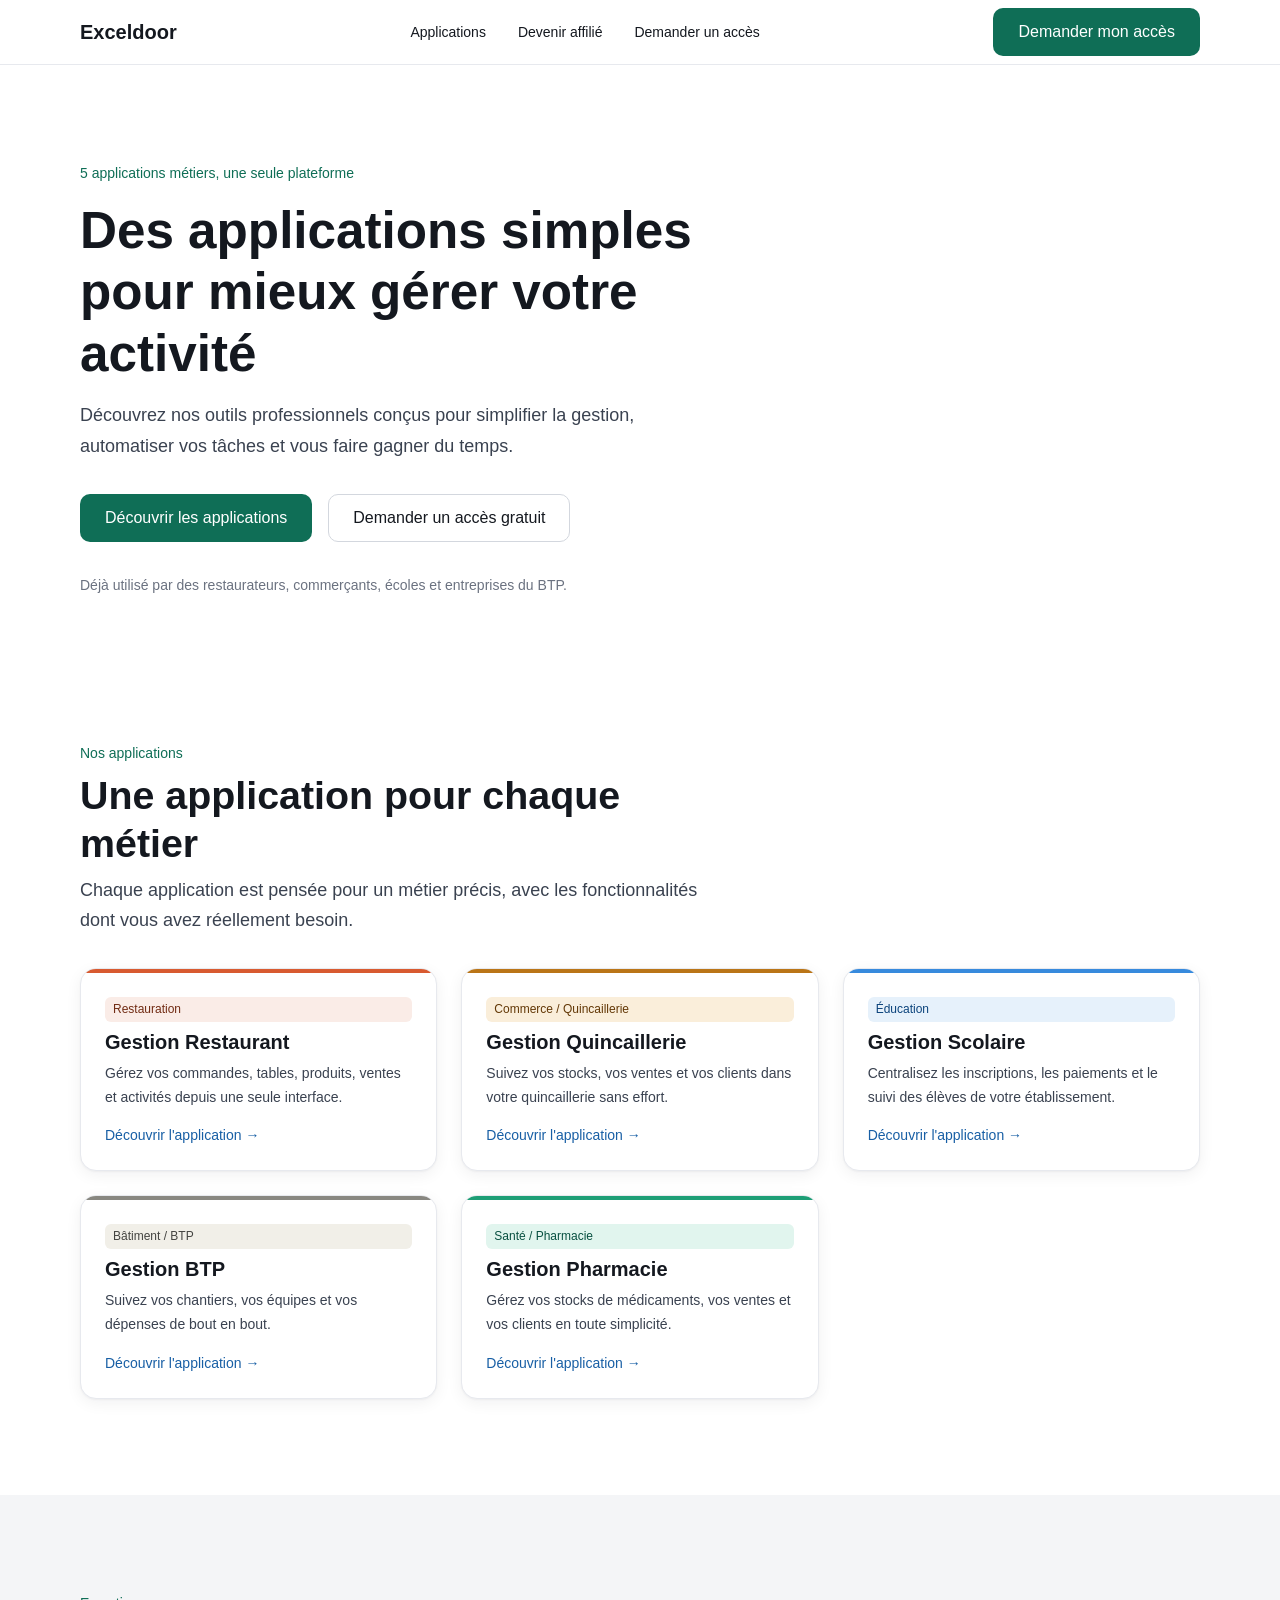
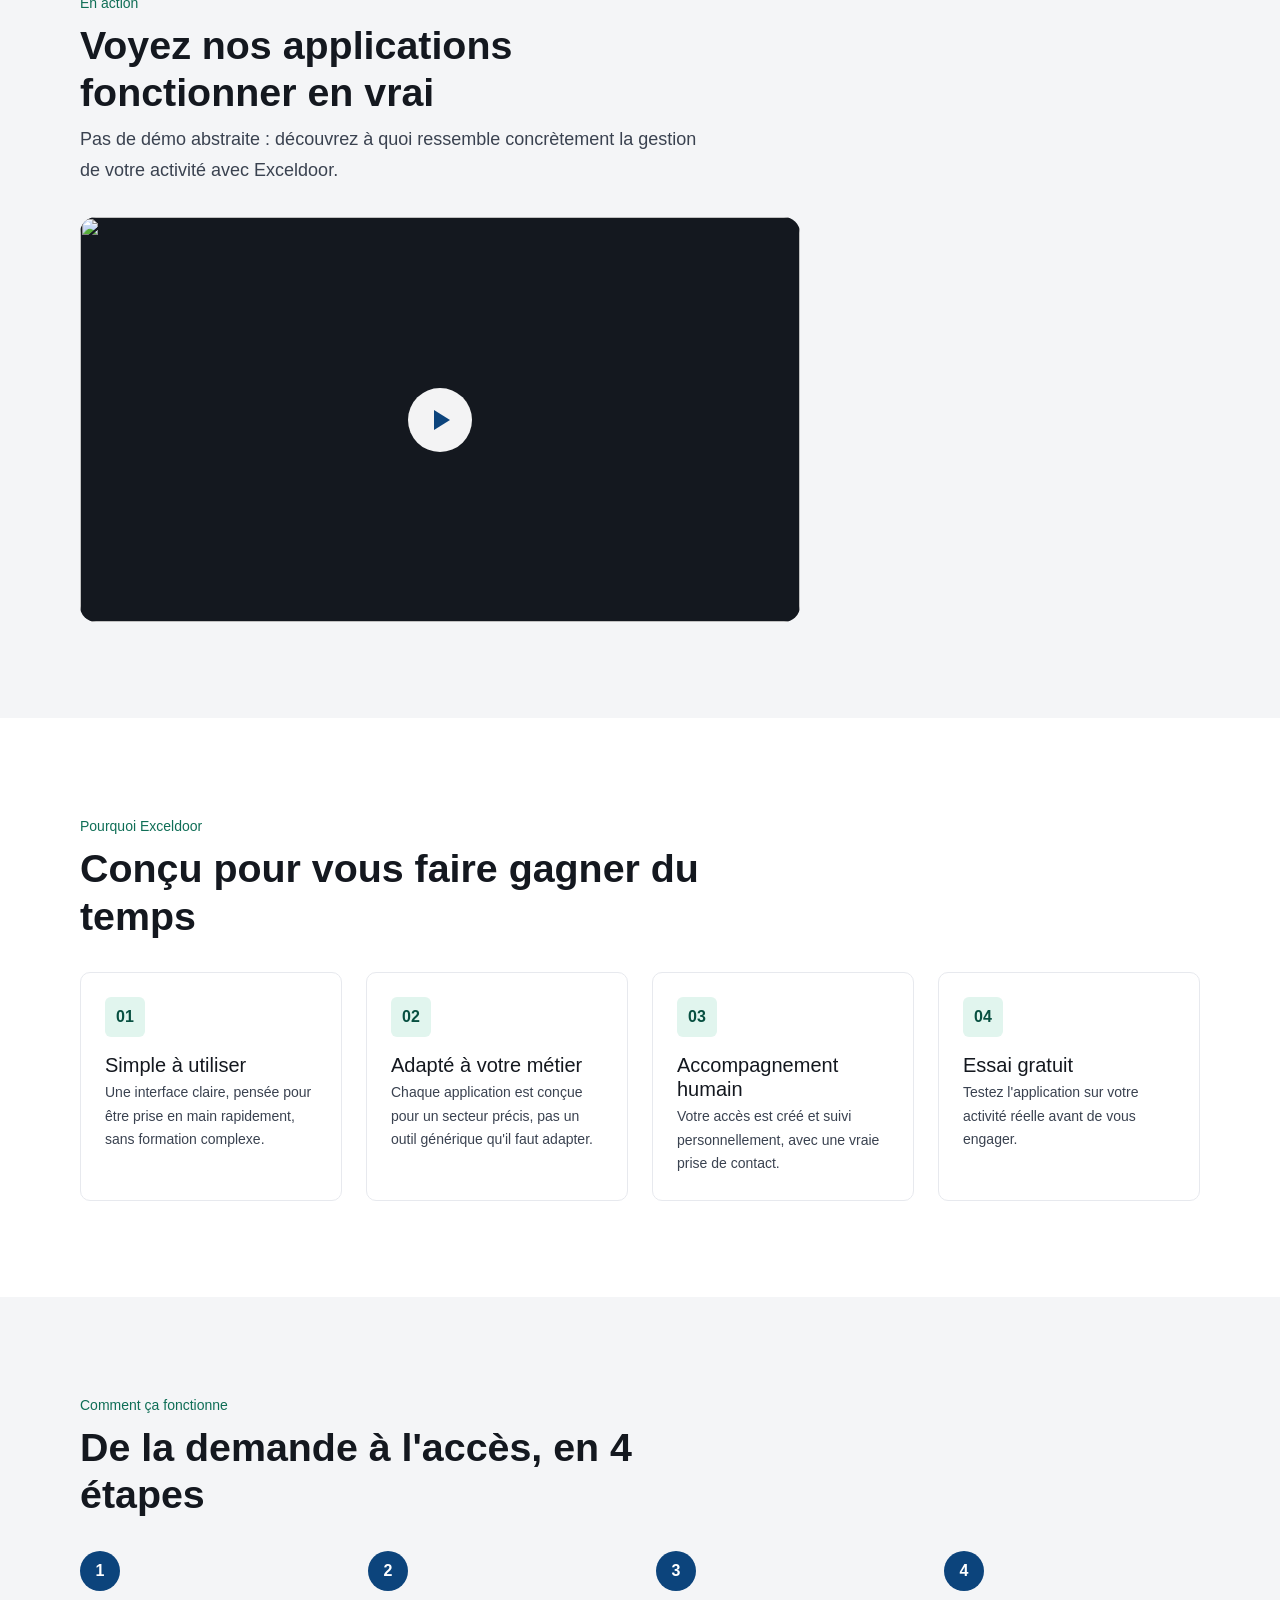
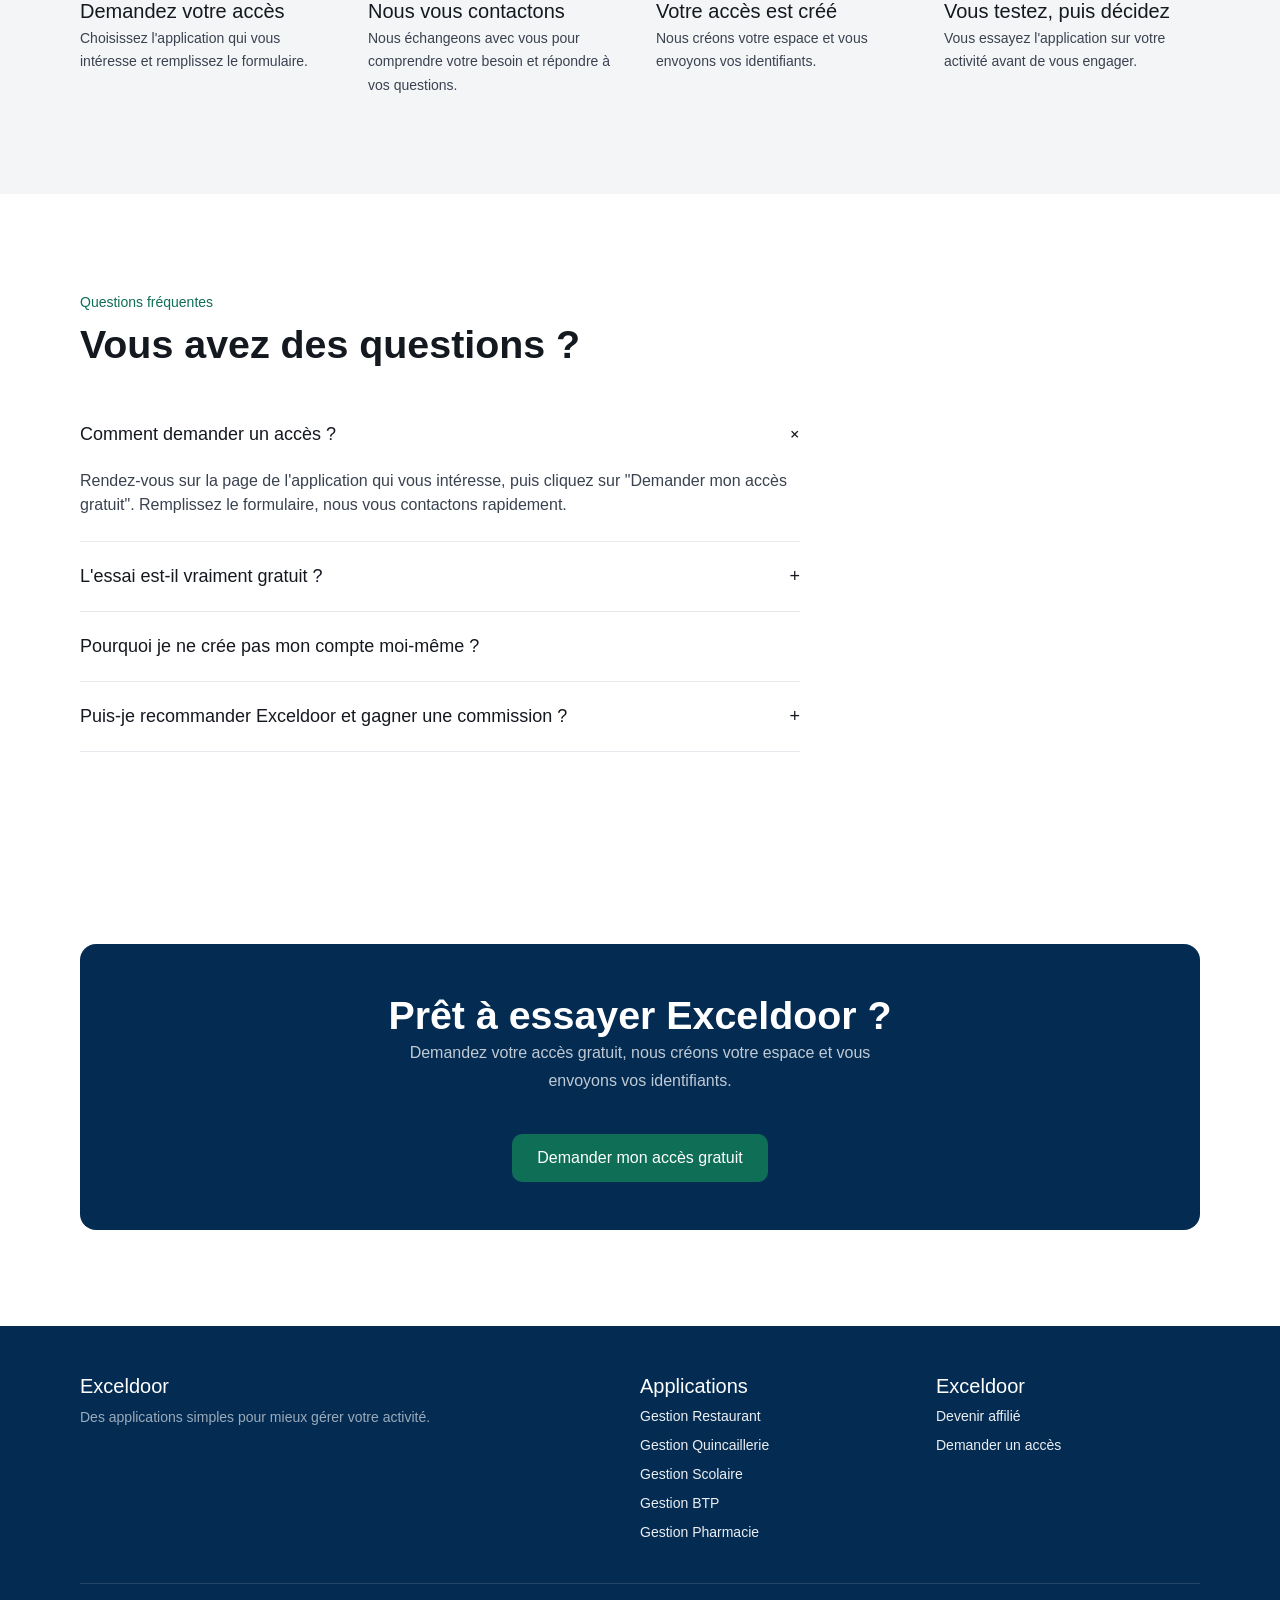
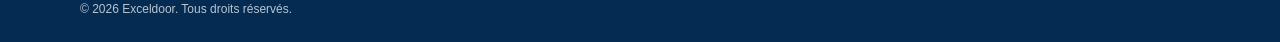
==== commit 8398a2e2: "Update index.html" ====
--- a/index.html
+++ b/index.html
@@ -3,11 +3,11 @@
 <head>
 <meta charset="UTF-8">
 <meta name="viewport" content="width=device-width, initial-scale=1.0">
-<title>Exceldoor — Des applications simples pour mieux gérer votre activité</title>
+<title>Exceldoor, Des applications simples pour mieux gérer votre activité</title>
 <meta name="description" content="Exceldoor propose des applications de gestion simples pour les restaurants, quincailleries, écoles, entreprises BTP et pharmacies. Demandez votre accès gratuit.">
 
 <!-- Open Graph / partage Facebook & WhatsApp -->
-<meta property="og:title" content="Exceldoor — Des applications simples pour mieux gérer votre activité">
+<meta property="og:title" content="Exceldoor, Des applications simples pour mieux gérer votre activité">
 <meta property="og:description" content="Découvrez nos outils professionnels conçus pour simplifier la gestion, automatiser vos tâches et vous faire gagner du temps.">
 <meta property="og:image" content="https://exceldoor.fr/assets/images/og/home.jpg">
 <meta property="og:url" content="https://exceldoor.fr/">
@@ -81,7 +81,8 @@
         <p class="section__lead">Pas de démo abstraite : découvrez à quoi ressemble concrètement la gestion de votre activité avec Exceldoor.</p>
       </div>
       <div style="max-width: 720px;">
-        <div class="video-embed" data-video-id="" role="button" tabindex="0" aria-label="Lancer la vidéo de démonstration">
+        <div class="video-embed" data-video-id="OsGEMr_c8LY" role="button" tabindex="0" aria-label="Lancer la vidéo de démonstration">
+          <img class="video-embed__thumb" src="https://img.youtube.com/vi/OsGEMr_c8LY/hqdefault.jpg" alt="" loading="lazy">
           <div class="video-embed__play" aria-hidden="true"></div>
         </div>
       </div>
--- a/css/components.css
+++ b/css/components.css
@@ -170,6 +170,45 @@
   color: var(--color-action-600);
   font-weight: var(--fw-bold);
   flex-shrink: 0;
+}
+
+/* --- Fonctionnalité en vedette (grand format) --------------------------------
+   Inspiré du pattern Odoo : une fonctionnalité clé mérite sa propre section
+   avec un titre percutant et une image en grand format, plutôt que d'être
+   noyée dans une petite galerie. À réserver à 2-3 fonctionnalités maximum
+   par page application — sinon l'effet de mise en avant se dilue. */
+
+.feature-spotlight {
+  display: grid;
+  grid-template-columns: 1fr;
+  gap: var(--space-5);
+  align-items: center;
+}
+@media (min-width: 900px) {
+  .feature-spotlight { grid-template-columns: 0.9fr 1.1fr; gap: var(--space-6); }
+  .feature-spotlight--reverse .feature-spotlight__visual { order: 2; }
+}
+.feature-spotlight__statement {
+  font-size: var(--fs-h2);
+  font-weight: var(--fw-bold);
+  line-height: var(--lh-tight);
+  color: var(--text-primary);
+  margin-bottom: var(--space-3);
+}
+.feature-spotlight__statement strong {
+  color: var(--color-primary-800);
+}
+.feature-spotlight__visual {
+  border-radius: var(--radius-lg);
+  overflow: hidden;
+  border: 1px solid var(--border-light);
+  box-shadow: var(--shadow-card);
+  background: var(--color-ink-100);
+}
+.feature-spotlight__visual img {
+  width: 100%;
+  height: auto;
+  display: block;
 }
 
 /* --- Bloc scindé texte/visuel (Problème / Solution) ------------------------- */
@@ -530,6 +569,30 @@
 }
 @media (min-width: 960px) {
   .hero { padding: var(--space-8) 0 var(--space-6); }
+}
+
+/* --- Variante hero avec visuel (2 colonnes desktop) -------------------------- */
+
+.hero--with-visual .container {
+  display: grid;
+  grid-template-columns: 1fr;
+  gap: var(--space-5);
+  align-items: center;
+}
+@media (min-width: 900px) {
+  .hero--with-visual .container { grid-template-columns: 1.1fr 0.9fr; gap: var(--space-6); }
+}
+.hero__visual {
+  border-radius: var(--radius-lg);
+  overflow: hidden;
+  border: 1px solid var(--border-light);
+  box-shadow: var(--shadow-card);
+  background: var(--color-ink-100);
+}
+.hero__visual img {
+  width: 100%;
+  height: auto;
+  display: block;
 }
 
 /* --- Grille de bénéfices / fonctionnalités ---------------------------------- */
